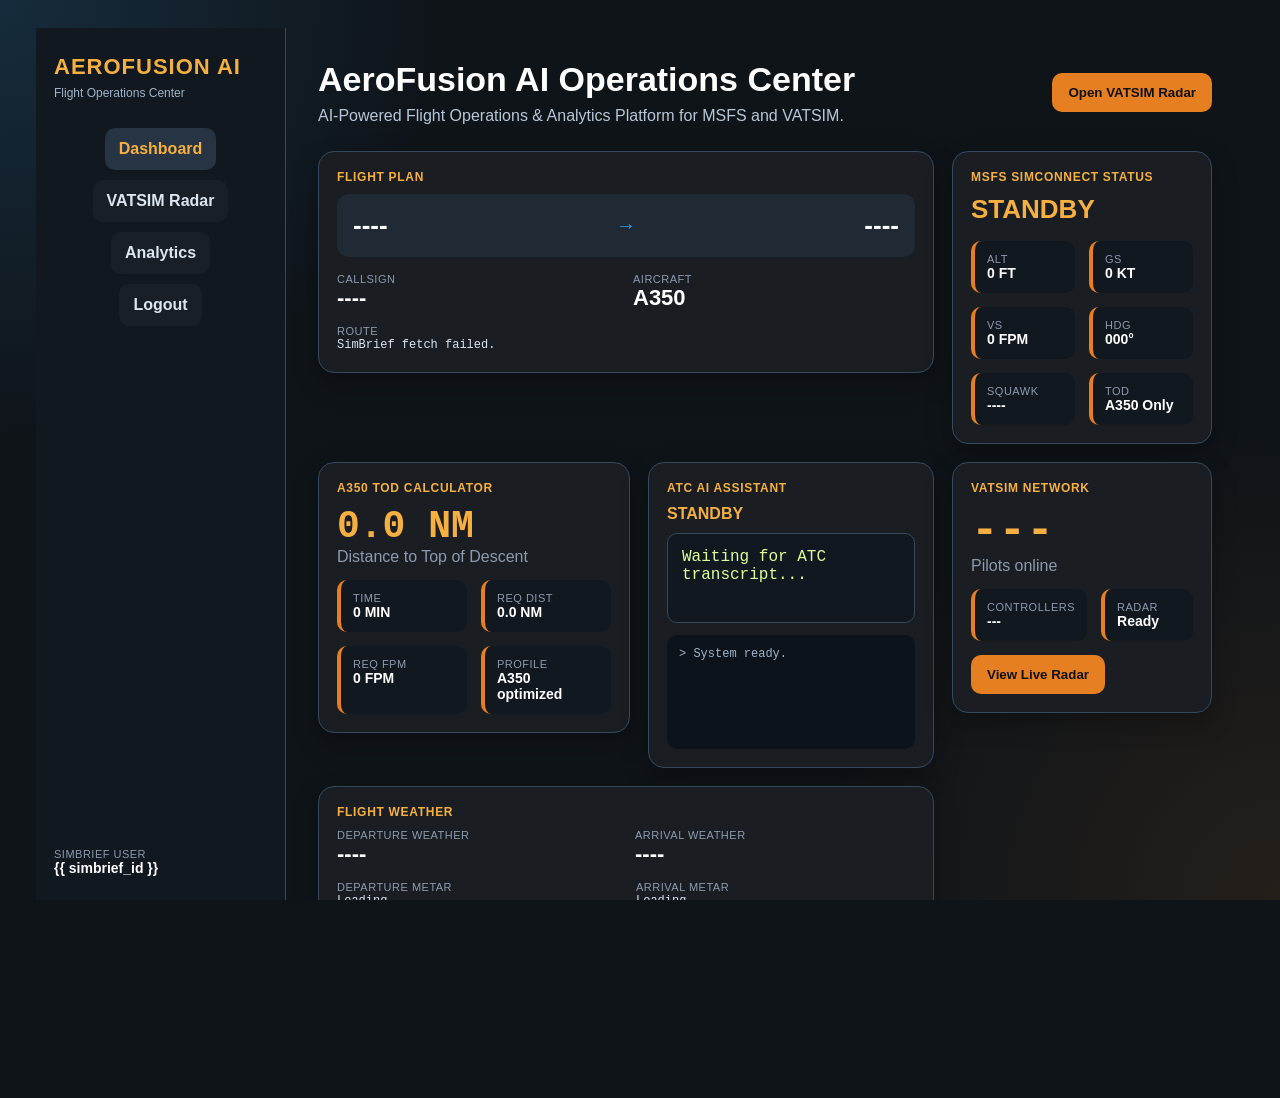
==== templates/dashboard.html @ fab576b9 "Initial AeroFusion AI project" ====
<!DOCTYPE html>
<html lang="zh-TW">
<head>
    <meta charset="UTF-8">
    <meta name="viewport" content="width=device-width, initial-scale=1.0">
    <title>SkyWalker Dashboard</title>
    <link rel="stylesheet" href="/static/css/style.css">
</head>

<body class="dashboard-body">
    <div class="dashboard-shell">
        <aside class="dashboard-sidebar">
            <div class="dashboard-logo">AEROFUSION AI</div>
            <div class="dashboard-subtitle">Flight Operations Center</div>

            <nav class="dashboard-nav">
                <a class="nav-item active" href="/">Dashboard</a>
                <a class="nav-item" href="/radar">VATSIM Radar</a>
                <a class="nav-item" href="/analytics">Analytics</a>
                <a class="nav-item" href="/logout">Logout</a>
            </nav>

            <div class="sidebar-footer">
                <div class="label">SimBrief User</div>
                <div class="value">{{ simbrief_id }}</div>
            </div>
        </aside>

        <main class="dashboard-main">
            <header class="dashboard-header">
                <div>
                    <h1>AeroFusion AI Operations Center</h1>
                    <p>AI-Powered Flight Operations & Analytics Platform for MSFS and VATSIM.</p>
                </div>

                <button class="primary-button" onclick="window.location.href='/radar'">
                    Open VATSIM Radar
                </button>
            </header>

            <section class="dashboard-grid-main">
                <div class="dash-card wide">
                    <div class="card-title">Flight Plan</div>

                    <div class="route-large">
                        <span id="dash-origin">----</span>
                        <span class="route-arrow">→</span>
                        <span id="dash-destination">----</span>
                    </div>

                    <div class="dash-two-col">
                        <div>
                            <div class="label">Callsign</div>
                            <div id="dash-callsign" class="value big">----</div>
                        </div>

                        <div>
                            <div class="label">Aircraft</div>
                            <div id="dash-aircraft" class="value big">A350</div>
                        </div>
                    </div>

                    <div class="label top-gap">Route</div>
                    <div id="dash-route" class="mono dash-route">Loading SimBrief route...</div>
                </div>

                <div class="dash-card status-card">
                    <div class="card-title">MSFS SimConnect Status</div>

                    <div id="dash-sim-status" class="status-big standby">STANDBY</div>

                    <div class="dash-stat-grid">
                        <div>
                            <div class="label">ALT</div>
                            <div id="dash-alt" class="value">0 FT</div>
                        </div>
                        <div>
                            <div class="label">GS</div>
                            <div id="dash-gs" class="value">0 KT</div>
                        </div>
                        <div>
                            <div class="label">VS</div>
                            <div id="dash-vs" class="value">0 FPM</div>
                        </div>
                        <div>
                            <div class="label">HDG</div>
                            <div id="dash-hdg" class="value">000°</div>
                        </div>
                        <div>
                            <div class="label">Squawk</div>
                            <div id="dash-squawk" class="value">----</div>
                        </div>
                        <div>
                            <div class="label">TOD</div>
                            <div id="dash-tod-available" class="value">A350 Only</div>
                        </div>
                    </div>
                </div>

                <div class="dash-card">
                    <div class="card-title">A350 TOD Calculator</div>

                    <div class="tod-main" id="dash-tod-distance">0.0 NM</div>
                    <div class="muted">Distance to Top of Descent</div>

                    <div class="dash-stat-grid compact">
                        <div>
                            <div class="label">Time</div>
                            <div id="dash-tod-time" class="value">0 MIN</div>
                        </div>
                        <div>
                            <div class="label">Req Dist</div>
                            <div id="dash-req-dist" class="value">0.0 NM</div>
                        </div>
                        <div>
                            <div class="label">Req FPM</div>
                            <div id="dash-req-fpm" class="value">0 FPM</div>
                        </div>
                        <div>
                            <div class="label">Profile</div>
                            <div id="dash-profile" class="value">A350 optimized</div>
                        </div>
                    </div>
                </div>

                <div class="dash-card">
                    <div class="card-title">ATC AI Assistant</div>

                    <div id="dash-atc-status" class="status-small">STANDBY</div>
                    <div id="dash-atc-latest" class="atc-highlight">Waiting for ATC transcript...</div>

                    <div id="dash-atc-history" class="atc-log-mini">
                        > System ready.
                    </div>
                </div>

                <div class="dash-card">
                    <div class="card-title">VATSIM Network</div>

                    <div class="network-number" id="dash-pilots-online">---</div>
                    <div class="muted">Pilots online</div>

                    <div class="dash-stat-grid compact">
                        <div>
                            <div class="label">Controllers</div>
                            <div id="dash-controllers-online" class="value">---</div>
                        </div>

                        <div>
                            <div class="label">Radar</div>
                            <div class="value">Ready</div>
                        </div>
                    </div>

                    <button class="secondary-button" onclick="window.location.href='/radar'">
                        View Live Radar
                    </button>
                </div>

                <div class="dash-card weather-card wide">
                    <div class="card-title">Flight Weather</div>

                    <div class="weather-airports">
                        <div>
                            <div class="label">Departure Weather</div>
                            <div id="weather-origin-title" class="value big">----</div>
                        </div>

                        <div>
                            <div class="label">Arrival Weather</div>
                            <div id="weather-destination-title" class="value big">----</div>
                        </div>
                    </div>

                    <div class="weather-grid">
                        <div>
                            <div class="label top-gap">Departure METAR</div>
                            <div id="dash-origin-metar" class="mono">Loading...</div>

                            <div class="label top-gap">Departure TAF</div>
                            <div id="dash-origin-taf" class="mono">Loading...</div>
                        </div>

                        <div>
                            <div class="label top-gap">Arrival METAR</div>
                            <div id="dash-destination-metar" class="mono">Loading...</div>

                            <div class="label top-gap">Arrival TAF</div>
                            <div id="dash-destination-taf" class="mono">Loading...</div>
                        </div>
                    </div>

                    <div class="weather-query-row top-gap">
                        <input id="weather-icao" class="dash-input" placeholder="Manual ICAO e.g. RCTP" maxlength="4">
                        <button class="secondary-button small" onclick="loadManualWeather()">Query</button>
                    </div>

                    <div id="manual-weather-result" class="mono muted top-gap"></div>
                </div>
            </section>
        </main>
    </div>

    <script src="/static/js/dashboard.js"></script>
</body>
</html>
---- static/css/style.css ----
html, body {
    margin: 0;
    padding: 0;
    height: 100%;
    background: #0f1419;
    color: #ffffff;
    font-family: "Segoe UI", Arial, sans-serif;
    overflow: hidden;
}

#map {
    height: 100vh;
    width: 100vw;
}

#topbar {
    position: absolute;
    left: 78px;
    top: 18px;
    z-index: 9998;
    display: flex;
    align-items: center;
    gap: 12px;
    pointer-events: none;
}

.brand {
    background: rgba(12, 16, 22, 0.88);
    border: 1px solid rgba(52, 152, 219, 0.35);
    color: #ecf0f1;
    padding: 10px 14px;
    border-radius: 10px;
    font-size: 13px;
    font-weight: 800;
    letter-spacing: 1px;
}

.status-pill {
    background: rgba(20, 24, 30, 0.88);
    border: 1px solid rgba(230, 126, 34, 0.45);
    color: #f5b041;
    padding: 8px 12px;
    border-radius: 999px;
    font-size: 12px;
    font-weight: 700;
}

.info-panel {
    position: absolute;
    top: 0;
    right: 0;
    width: 410px;
    height: 100%;
    background: #1a1e23;
    border-left: 1px solid #34495e;
    padding: 25px;
    z-index: 9999;
    display: none;
    overflow-y: auto;
    box-sizing: border-box;
    box-shadow: -10px 0 30px rgba(0, 0, 0, 0.35);
}

.close-btn {
    position: absolute;
    top: 15px;
    right: 20px;
    cursor: pointer;
    font-size: 24px;
    color: #7f8c8d;
}

.close-btn:hover {
    color: #e74c3c;
}

.header {
    font-size: 28px;
    font-weight: 800;
    color: #e67e22;
    margin: 0 35px 20px 0;
}

.card {
    background: #262c33;
    padding: 15px;
    border-radius: 10px;
    margin-bottom: 12px;
    border: 1px solid #34495e;
}

.card.weather {
    border-color: rgba(52, 152, 219, 0.65);
}

.card-title {
    color: #f5b041;
    font-size: 12px;
    font-weight: 800;
    text-transform: uppercase;
    letter-spacing: 0.7px;
    margin-bottom: 10px;
}

.row-group {
    display: flex;
    justify-content: space-between;
    gap: 12px;
    margin-bottom: 8px;
}

.row-group:last-child {
    margin-bottom: 0;
}

.kv {
    flex: 1;
}

.label {
    color: #8e9aaf;
    font-size: 11px;
    text-transform: uppercase;
    letter-spacing: 0.5px;
}

.value {
    color: #ffffff;
    font-size: 14px;
    font-weight: 700;
}

.route-section {
    display: flex;
    align-items: center;
    justify-content: space-between;
    font-size: 18px;
    font-weight: 800;
}

.route-arrow {
    color: #3498db;
    font-size: 20px;
}

.mono {
    font-family: Consolas, "Courier New", monospace;
    font-size: 12px;
    line-height: 1.45;
    white-space: pre-wrap;
    color: #dce6f1;
    word-break: break-word;
}

.muted {
    color: #8e9aaf;
}

.callsign-label {
    background: rgba(10, 14, 18, 0.72) !important;
    border: 1px solid rgba(230, 126, 34, 0.5) !important;
    border-radius: 4px;
    box-shadow: none !important;
    color: #f5b041 !important;
    font-weight: bold;
    font-size: 11px;
    padding: 1px 4px;
}

.aircraft-marker {
    background: transparent !important;
    border: none !important;
}

.aircraft-wrap {
    width: 42px;
    height: 42px;
    display: flex;
    align-items: center;
    justify-content: center;
    transform-origin: center center;
    filter: drop-shadow(0 0 3px rgba(0,0,0,0.9));
}

.aircraft-svg {
    width: 38px;
    height: 38px;
    overflow: visible;
}
/* =========================
   SkyWalker Dashboard
========================= */

.dashboard-body {
    overflow-y: auto;
    background:
        radial-gradient(circle at top, rgba(52,152,219,0.12), transparent 35%),
        #0f1419;
}

.dashboard-shell {
    min-height: 100vh;
    padding: 28px 36px;
    box-sizing: border-box;
}

.dashboard-nav {
    display: flex;
    justify-content: space-between;
    align-items: center;
    margin-bottom: 28px;
}

.nav-brand .brand-main {
    color: #f5b041;
    font-size: 24px;
    font-weight: 900;
}

.nav-brand .brand-sub {
    color: #9fb3c8;
    font-size: 13px;
    margin-top: 4px;
}

.nav-links a {
    color: #dce6f1;
    text-decoration: none;
    margin-left: 14px;
    font-weight: 700;
}

.nav-links a:hover {
    color: #f5b041;
}

.hero {
    margin-bottom: 26px;
}

.hero h1 {
    font-size: 38px;
    margin: 0 0 10px 0;
}

.hero p {
    color: #b8c7d8;
    font-size: 15px;
}

.primary-btn {
    display: inline-block;
    margin-top: 14px;
    padding: 12px 18px;
    background: #e67e22;
    color: #111;
    border-radius: 10px;
    font-weight: 900;
    text-decoration: none;
}

.primary-btn:hover {
    background: #f5b041;
}

.dashboard-grid {
    display: grid;
    grid-template-columns: 1.1fr 1.4fr 1fr;
    gap: 18px;
}

.dashboard-col {
    display: flex;
    flex-direction: column;
    gap: 18px;
}

.dash-card {
    background: #1a1e23;
    border: 1px solid #34495e;
    border-radius: 16px;
    padding: 18px;
    box-shadow: 0 12px 30px rgba(0,0,0,0.28);
}

.dash-card h3 {
    margin: 0 0 14px 0;
    color: #3498db;
    font-size: 18px;
}

.big-status {
    font-size: 22px;
    font-weight: 900;
    color: #f5b041;
    margin-bottom: 12px;
}

.metric-grid {
    display: grid;
    grid-template-columns: repeat(2, 1fr);
    gap: 12px;
}

.metric {
    background: #121820;
    border-left: 4px solid #e67e22;
    padding: 14px;
    border-radius: 10px;
}

.metric .metric-label {
    color: #8e9aaf;
    font-size: 11px;
    text-transform: uppercase;
}

.metric .metric-value {
    margin-top: 6px;
    color: #fff;
    font-size: 24px;
    font-weight: 900;
    font-family: Consolas, monospace;
}

.atc-box {
    height: 210px;
    background: #101722;
    border: 1px solid #34495e;
    border-radius: 10px;
    padding: 12px;
    color: #deff9a;
    font-family: Consolas, monospace;
    overflow-y: auto;
}

.input-row {
    display: flex;
    gap: 8px;
    margin-top: 10px;
}

.input-row input {
    flex: 1;
    background: #101722;
    border: 1px solid #34495e;
    color: white;
    border-radius: 8px;
    padding: 10px;
}

.input-row button {
    background: #e67e22;
    border: 0;
    border-radius: 8px;
    font-weight: 900;
    padding: 0 14px;
    cursor: pointer;
}

.input-row button:hover {
    background: #f5b041;
}

.route-line {
    display: flex;
    justify-content: space-between;
    align-items: center;
    background: #202a35;
    padding: 14px;
    border-radius: 12px;
    font-size: 20px;
    font-weight: 900;
}

.route-line span {
    color: #3498db;
}

.small-muted {
    color: #8e9aaf;
    font-size: 12px;
}

@media (max-width: 1100px) {
    .dashboard-grid {
        grid-template-columns: 1fr;
    }
}
/* =========================
   SkyWalker Dashboard
========================= */

.dashboard-body {
    overflow-y: auto;
    background:
        radial-gradient(circle at top left, rgba(52, 152, 219, 0.18), transparent 28%),
        radial-gradient(circle at bottom right, rgba(230, 126, 34, 0.10), transparent 30%),
        #0f1419;
}

.dashboard-shell {
    min-height: 100vh;
    display: grid;
    grid-template-columns: 250px 1fr;
}

.dashboard-sidebar {
    background: #111820;
    border-right: 1px solid #34495e;
    padding: 26px 18px;
    box-sizing: border-box;
}

.dashboard-logo {
    color: #f5b041;
    font-size: 22px;
    font-weight: 900;
    letter-spacing: 1px;
}

.dashboard-subtitle {
    color: #9fb3c8;
    font-size: 12px;
    margin-top: 6px;
    margin-bottom: 28px;
}

.dashboard-nav {
    display: flex;
    flex-direction: column;
    gap: 10px;
}

.nav-item {
    color: #dce6f1;
    text-decoration: none;
    padding: 12px 14px;
    border-radius: 10px;
    background: rgba(255, 255, 255, 0.03);
    font-weight: 700;
}

.nav-item:hover,
.nav-item.active {
    background: #263443;
    color: #f5b041;
}

.sidebar-footer {
    position: absolute;
    bottom: 24px;
    width: 210px;
}

.dashboard-main {
    padding: 32px;
    box-sizing: border-box;
    overflow-y: auto;
}

.dashboard-header {
    display: flex;
    align-items: center;
    justify-content: space-between;
    margin-bottom: 26px;
}

.dashboard-header h1 {
    font-size: 34px;
    margin: 0 0 8px 0;
}

.dashboard-header p {
    color: #b8c7d8;
    margin: 0;
}

.primary-button,
.secondary-button {
    background: #e67e22;
    color: #101010;
    border: none;
    border-radius: 10px;
    padding: 12px 16px;
    font-weight: 900;
    cursor: pointer;
}

.primary-button:hover,
.secondary-button:hover {
    background: #f5b041;
}

.secondary-button {
    margin-top: 14px;
}

.secondary-button.small {
    margin-top: 0;
    padding: 8px 12px;
}

.dashboard-grid-main {
    display: grid;
    grid-template-columns: 1.2fr 1.1fr 1fr;
    gap: 18px;
    align-items: start;
}

.dash-card {
    background: #1a1e23;
    border: 1px solid #34495e;
    border-radius: 16px;
    padding: 18px;
    box-shadow: 0 10px 26px rgba(0, 0, 0, 0.28);
}

.dash-card.wide {
    grid-column: span 2;
}

.weather-card {
    grid-column: span 3;
}

.route-large {
    background: #202a35;
    padding: 16px;
    border-radius: 12px;
    font-size: 26px;
    font-weight: 900;
    display: flex;
    justify-content: space-between;
    align-items: center;
}

.route-large .route-arrow {
    color: #3498db;
}

.dash-two-col {
    display: grid;
    grid-template-columns: 1fr 1fr;
    gap: 14px;
    margin-top: 16px;
}

.value.big {
    font-size: 22px;
}

.top-gap {
    margin-top: 14px;
}

.dash-route {
    max-height: 90px;
    overflow-y: auto;
}

.status-big {
    font-size: 26px;
    font-weight: 900;
    margin-bottom: 16px;
}

.status-big.standby {
    color: #f5b041;
}

.status-big.online {
    color: #2ecc71;
}

.status-small {
    color: #f5b041;
    font-weight: 900;
    margin-bottom: 10px;
}

.dash-stat-grid {
    display: grid;
    grid-template-columns: repeat(2, 1fr);
    gap: 14px;
}

.dash-stat-grid > div {
    background: #111820;
    border-left: 4px solid #e67e22;
    border-radius: 10px;
    padding: 12px;
}

.dash-stat-grid.compact {
    margin-top: 14px;
}

.tod-main {
    font-size: 38px;
    font-weight: 900;
    color: #f5b041;
    font-family: Consolas, monospace;
}

.atc-highlight {
    background: #111820;
    border: 1px solid #34495e;
    border-radius: 10px;
    padding: 14px;
    color: #deff9a;
    font-family: Consolas, monospace;
    min-height: 60px;
}

.atc-log-mini {
    margin-top: 12px;
    background: #0d131a;
    border-radius: 10px;
    padding: 12px;
    height: 90px;
    overflow-y: auto;
    color: #9fb3c8;
    font-family: Consolas, monospace;
    font-size: 12px;
}

.network-number {
    color: #f5b041;
    font-size: 46px;
    font-weight: 900;
    font-family: Consolas, monospace;
}

.weather-airports {
    display: grid;
    grid-template-columns: 1fr 1fr;
    gap: 18px;
}

.weather-grid {
    display: grid;
    grid-template-columns: 1fr 1fr;
    gap: 20px;
}

.weather-query-row {
    display: flex;
    gap: 10px;
    align-items: center;
}

.dash-input {
    background: #111820;
    border: 1px solid #34495e;
    color: white;
    border-radius: 8px;
    padding: 10px;
    font-weight: 700;
}

@media (max-width: 1200px) {
    .dashboard-shell {
        grid-template-columns: 1fr;
    }

    .dashboard-sidebar {
        position: relative;
    }

    .sidebar-footer {
        position: relative;
        bottom: auto;
        margin-top: 24px;
    }

    .dashboard-grid-main {
        grid-template-columns: 1fr;
    }

    .dash-card.wide,
    .weather-card {
        grid-column: span 1;
    }

    .weather-grid,
    .weather-airports {
        grid-template-columns: 1fr;
    }
}
/* =========================
   Radar Dashboard Button
========================= */

#topbar {
    pointer-events: auto;
}

.radar-nav-btn {
    background: rgba(20, 24, 30, 0.88);
    border: 1px solid rgba(52, 152, 219, 0.45);
    color: #dce6f1;
    padding: 8px 12px;
    border-radius: 999px;
    font-size: 12px;
    font-weight: 800;
    text-decoration: none;
    pointer-events: auto;
}

.radar-nav-btn:hover {
    color: #f5b041;
    border-color: rgba(245, 176, 65, 0.8);
}
/* =========================
   Analytics Page
========================= */

.analytics-grid {
    display: grid;
    grid-template-columns: repeat(2, 1fr);
    gap: 18px;
}

.analytics-number {
    color: #f5b041;
    font-size: 52px;
    font-weight: 900;
    font-family: Consolas, monospace;
}

.analytics-list {
    display: flex;
    flex-direction: column;
    gap: 10px;
}

.analytics-row {
    background: #111820;
    border-left: 4px solid #3498db;
    border-radius: 10px;
    padding: 12px 14px;
    display: flex;
    justify-content: space-between;
    align-items: center;
}

.analytics-row span {
    color: #dce6f1;
    font-weight: 700;
}

.analytics-row strong {
    color: #f5b041;
    font-family: Consolas, monospace;
}

@media (max-width: 1100px) {
    .analytics-grid {
        grid-template-columns: 1fr;
    }
}
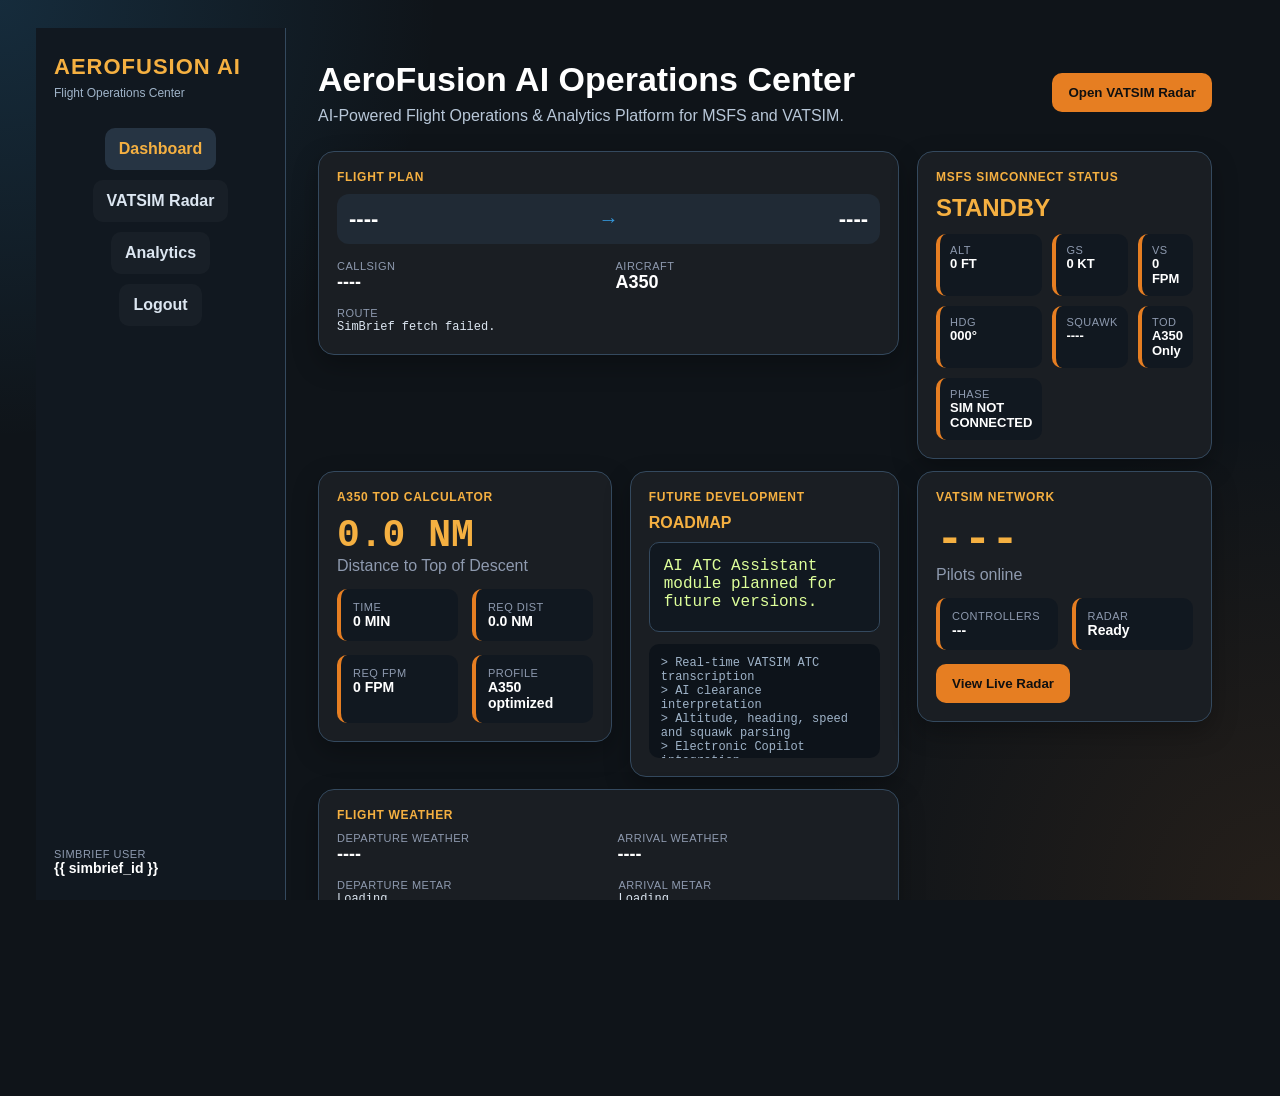
==== commit ef8e32f5: "Add flight phase detection and dashboard improvements" ====
--- a/templates/dashboard.html
+++ b/templates/dashboard.html
@@ -3,7 +3,7 @@
 <head>
     <meta charset="UTF-8">
     <meta name="viewport" content="width=device-width, initial-scale=1.0">
-    <title>SkyWalker Dashboard</title>
+    <title>AeroFusion AI Dashboard</title>
     <link rel="stylesheet" href="/static/css/style.css">
 </head>
 
@@ -94,6 +94,10 @@
                             <div class="label">TOD</div>
                             <div id="dash-tod-available" class="value">A350 Only</div>
                         </div>
+                        <div>
+                            <div class="label">Phase</div>
+                            <div id="dash-flight-phase" class="value">SIM NOT CONNECTED</div>
+                        </div>
                     </div>
                 </div>
 
@@ -124,13 +128,18 @@
                 </div>
 
                 <div class="dash-card">
-                    <div class="card-title">ATC AI Assistant</div>
-
-                    <div id="dash-atc-status" class="status-small">STANDBY</div>
-                    <div id="dash-atc-latest" class="atc-highlight">Waiting for ATC transcript...</div>
+                    <div class="card-title">Future Development</div>
+
+                    <div id="dash-atc-status" class="status-small">ROADMAP</div>
+                    <div id="dash-atc-latest" class="atc-highlight">
+                        AI ATC Assistant module planned for future versions.
+                    </div>
 
                     <div id="dash-atc-history" class="atc-log-mini">
-                        > System ready.
+                        &gt; Real-time VATSIM ATC transcription<br>
+                        &gt; AI clearance interpretation<br>
+                        &gt; Altitude, heading, speed and squawk parsing<br>
+                        &gt; Electronic Copilot integration
                     </div>
                 </div>
 
--- a/static/css/style.css
+++ b/static/css/style.css
@@ -526,9 +526,9 @@
 
 .route-large {
     background: #202a35;
-    padding: 16px;
+    padding: 12px;
     border-radius: 12px;
-    font-size: 26px;
+    font-size: 22px;
     font-weight: 900;
     display: flex;
     justify-content: space-between;
@@ -547,7 +547,7 @@
 }
 
 .value.big {
-    font-size: 22px;
+    font-size: 18px;
 }
 
 .top-gap {
@@ -555,8 +555,9 @@
 }
 
 .dash-route {
-    max-height: 90px;
+    max-height: 45px;
     overflow-y: auto;
+    font-size: 12px;
 }
 
 .status-big {
@@ -759,4 +760,71 @@
     .analytics-grid {
         grid-template-columns: 1fr;
     }
+}
+/* Compact SimConnect status card */
+.status-card .dash-stat-grid {
+    grid-template-columns: repeat(3, 1fr);
+    gap: 10px;
+}
+
+.status-card .dash-stat-grid > div {
+    padding: 10px;
+}
+
+.status-card .value {
+    font-size: 13px;
+}
+
+.status-big {
+    font-size: 24px;
+    margin-bottom: 12px;
+}
+
+.dashboard-grid-main {
+    gap: 12px 18px;
+}
+.flight-progress-box {
+    margin-top: 14px;
+}
+
+.progress-label-row {
+    display: flex;
+    justify-content: space-between;
+    color: #dce6f1;
+    font-weight: 800;
+    font-size: 12px;
+    margin-bottom: 8px;
+}
+
+.flight-progress-track {
+    position: relative;
+    height: 10px;
+    background: #111820;
+    border-radius: 999px;
+    overflow: visible;
+    border: 1px solid #34495e;
+}
+
+.flight-progress-fill {
+    height: 100%;
+    width: 0%;
+    background: #e67e22;
+    border-radius: 999px;
+    transition: width 0.4s ease;
+}
+
+.flight-progress-plane {
+    position: absolute;
+    top: -13px;
+    left: 0%;
+    transform: translateX(-50%);
+    color: #f5b041;
+    font-size: 18px;
+    transition: left 0.4s ease;
+}
+
+.progress-distance {
+    margin-top: 8px;
+    color: #8e9aaf;
+    font-size: 12px;
 }
